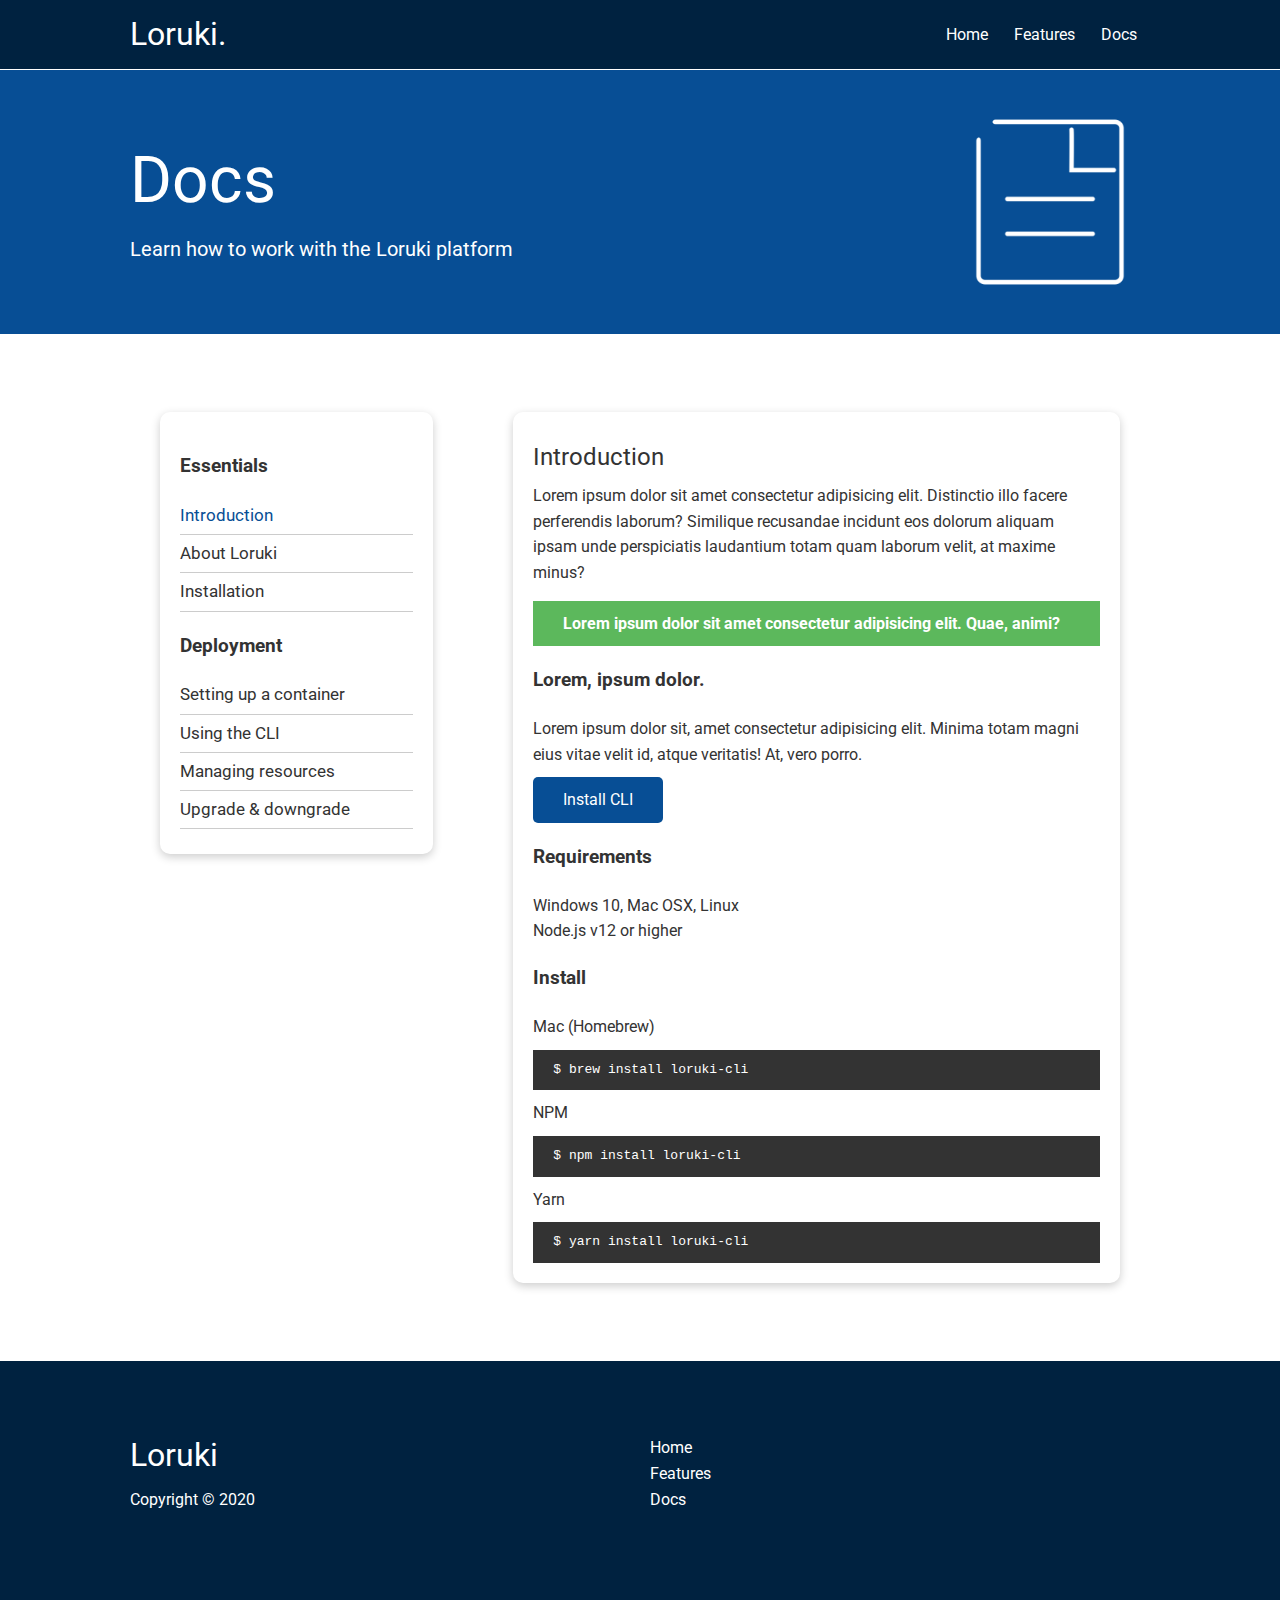
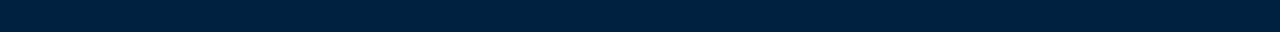
==== docs.html @ f20803d3 "Commit all" ====
<!DOCTYPE html>
<html lang="en">
<head>
    <meta charset="UTF-8">
    <meta name="viewport" content="width=device-width, initial-scale=1.0">
    <link rel="stylesheet" href="https://cdnjs.cloudflare.com/ajax/libs/font-awesome/5.15.1/css/all.min.css" integrity="sha512-+4zCK9k+qNFUR5X+cKL9EIR+ZOhtIloNl9GIKS57V1MyNsYpYcUrUeQc9vNfzsWfV28IaLL3i96P9sdNyeRssA==" crossorigin="anonymous" />
    <link rel="stylesheet" href="css/utilities.css">
    <link rel="stylesheet" href="css/style.css">
    <title>Loruki | Cloud Hosting For Everyone</title>
</head>
<body>
    <!-- Navbar -->
    <div class="navbar">
        <div class="container flex">
            <h1 class="logo">Loruki.</h1>
            <nav>
                <ul>
                    <li><a href="index.html">Home</a></li>
                    <li><a href="features.html">Features</a></li>
                    <li><a href="docs.html">Docs</a></li>
                </ul>
            </nav>
        </div>
    </div>

    <!-- Head -->
    <section class="docs-head bg-primary py-3">
        <div class="container grid">
            <div>
                <h1 class="xl">Docs</h1>
                <p class="lead">
                    Learn how to work with the Loruki platform
                </p>
            </div>
            <img src="images/docs.png" alt="">
        </div>
    </section>

    <!-- Docs main -->
    <section class="docs-main my-4">
        <div class="container grid">
            <div class="card bg-light p-3">
                <h3 class="my-2">Essentials</h3>
                <nav>
                    <ul>
                        <li><a class="text-primary" href="#">Introduction</a></li>
                        <li><a href="#">About Loruki</a></li>
                        <li><a href="#">Installation</a></li>
                    </ul>
                </nav>

                <h3 class="my-2">Deployment</h3>
                <nav>
                    <ul>
                        <li><a href="#">Setting up a container</a></li>
							<li><a href="#">Using the CLI</a></li>
							<li><a href="#">Managing resources</a></li>
							<li><a href="#">Upgrade & downgrade</a></li>
                    </ul>
                </nav>
            </div>
            <div class="card">
                <h2>Introduction</h2>
                <p>Lorem ipsum dolor sit amet consectetur adipisicing elit. Distinctio illo facere perferendis laborum? Similique recusandae incidunt eos dolorum aliquam ipsam unde perspiciatis laudantium totam quam laborum velit, at maxime minus?</p>

                <div class="alert alert-success">
                    <i class="fas fa-info"></i> Lorem ipsum dolor sit amet consectetur adipisicing elit. Quae, animi?
                </div>

                <h3>Lorem, ipsum dolor.</h3>
                <p>Lorem ipsum dolor sit, amet consectetur adipisicing elit. Minima totam magni eius vitae velit id, atque veritatis! At, vero porro.</p>
                <a href="#" class="btn btn-primary">Install CLI</a>

                <h3>Requirements</h3>
                <ul>
                    <li>Windows 10, Mac OSX, Linux</li>
                    <li>Node.js v12 or higher</li>
                </ul>

                <h3>Install</h3>
                <p>Mac (Homebrew)</p>
                <pre><code>$ brew install loruki-cli</code></pre>
                <p>NPM</p>
                <pre><code>$ npm install loruki-cli</code></pre>
                <p>Yarn</p>
                <pre><code>$ yarn install loruki-cli</code></pre>

            </div>
        </div>
    </section>
    
    <!-- Footer -->
    <footer class="footer bg-dark py-5">
        <div class="container grid grid-3">
            <div>
                <h1>Loruki
                </h1>
                <p>Copyright &copy; 2020</p>
            </div>
            <nav>
                <ul>
                    <li><a href="index.html">Home</a></li>
                    <li><a href="features.html">Features</a></li>
                    <li><a href="docs.html">Docs</a></li>
                </ul>
            </nav>
            <div class="social">
                <a href="#"><i class="fab fa-github fa-2x"></i></a>
                <a href="#"><i class="fab fa-facebook fa-2x"></i></a>
                <a href="#"><i class="fab fa-instagram fa-2x"></i></a>
                <a href="#"><i class="fab fa-twitter fa-2x"></i></a>
            </div>
        </div>
    </footer>
</body>
</html>
---- css/utilities.css ----
.container {
  max-width: 1100px;
  margin: 0 auto;
  overflow: auto;
  padding: 0 40px;
}

.card {
  background-color: #fff;
  color: #333;
  border-radius: 10px;
  box-shadow: 0 3px 10px rgba(0, 0, 0, 0.2);
  padding: 20px;
  margin: 10px;
}

.btn {
  display: inline-block;
  padding: 10px 30px;
  cursor: pointer;
  background: var(--primary-color);
  color: #fff;
  border: none;
  border-radius: 5px;
}

.btn-outline {
  background-color: transparent;
  border: 1px #fff solid;
}

.btn:hover {
  transform: scale(0.98);
}

/* Backgrounds & colored buttons */
.bg-primary,
.btn-primary {
  background-color: var(--primary-color);
  color: #fff;
}

.bg-secondary,
.btn-secondary {
  background-color: var(--secondary-color);
  color: #fff;
}

.bg-dark,
.btn-dark {
  background-color: var(--dark-color);
  color: #fff;
}

.bg-light,
.btn-light {
  background-color: var(--light-color);
  color: #333;
}

.bg-primary a,
.btn-primary a,
.bg-secondary a,
.btn-secondary a,
.bg-dark a,
.btn-dark a {
  color: #fff;
}

/* Text colors */
.text-primary {
  color: var(--primary-color);
}

.text-secondary {
  color: var(--secondary-color);
}

.text-dark {
  color: var(--dark-color);
}

.text-light {
  color: var(--light-color);
}

/* Text sizes */
.lead {
  font-size: 20px;
}

.sm {
  font-size: 1rem;
}

.md {
  font-size: 2rem;
}

.lg {
  font-size: 3rem;
}

.xl {
  font-size: 4rem;
}

.text-center {
  text-align: center;
}

/* Alert */
.alert {
  background-color: var(--light-color);
  padding: 10px 20px;
  font-weight: bold;
  margin: 15px 0;
}

.alert i {
  margin-right: 10px;
}

.alert-success {
  background-color: var(--success-color);
  color: #fff;
}

.alert-error {
  background-color: var(--error-color);
  color: #fff;
}

.flex {
  display: flex;
  justify-content: center;
  align-items: center;
  height: 100%;
}

.grid {
  display: grid;
  grid-template-columns: repeat(2, 1fr);
  gap: 20px;
  justify-content: center;
  align-items: center;
  height: 100%;
}

.grid-3 {
  grid-template-columns: repeat(3, 1fr);
}

/* Margin */
.my-1 {
  margin: 1rem 0;
}

.my-2 {
  margin: 1.5rem 0;
}

.my-3 {
  margin: 2rem 0;
}

.my-4 {
  margin: 3rem 0;
}

.my-5 {
  margin: 4rem 0;
}

.m-1 {
  margin: 1rem;
}

.m-2 {
  margin: 1.5rem;
}

.m-3 {
  margin: 2rem;
}

.m-4 {
  margin: 3rem;
}

.m-5 {
  margin: 4rem;
}

/* Padding */
.py-1 {
  padding: 1rem 0;
}

.py-2 {
  padding: 1.5rem 0;
}

.py-3 {
  padding: 2rem 0;
}

.py-4 {
  padding: 3rem 0;
}

.py-5 {
  padding: 4rem 0;
}

.p-1 {
  padding: 1rem;
}

.p-2 {
  padding: 1.5rem;
}

.p-3 {
  padding: 2rem;
}

.p-4 {
  padding: 3rem;
}

.p-5 {
  padding: 4rem;
}
---- css/style.css ----
@import url('https://fonts.googleapis.com/css2?family=Lato:ital@0;1&family=Roboto:ital,wght@1,300&display=swap');

:root {
  --primary-color: #074e95;
  --secondary-color: #4a63b0;
  --dark-color: #002240;
  --light-color: #f4f4f4;
  --success-color: #5cb85c;
  --error-color: #d9534f;
}

* {
  box-sizing: border-box;
  padding: 0;
  margin: 0;
}

body {
  font-family: 'Roboto', 'Lato', sans-serif;
  color: #333;
  line-height: 1.6;
}

ul {
  list-style-type: none;
}

a {
  text-decoration: none;
  color: #333;
}

h1,h2 {
  font-weight: 400;
  line-height: 1.3;
  margin: 10px 0;
}

p {
  margin: 10px 0;
}

img {
  width: 100%;
}

code,pre {
  background: #333;
  color: #fff;
  padding: 10px;
}

/* Utilities */

.container {
  max-width: 1100px;
  margin: 0 auto;
  overflow: auto;
  padding: 0 40px;
}

.flex {
  display: flex;
  justify-content: center;
  align-items: center;
  height: 100%;
}

.grid {
  display: grid;
  grid-template-columns: repeat(2, 1fr);
  grid-gap: 20px;
  justify-content: center;
  align-items: center;
  height: 100%;
}

.card{
  background-color: #fff;
  color: #333;
  border-radius: 10px;
  box-shadow: 0 3px 10px rgba(0,0,0,0.2);
  padding: 20px;
  margin: 30px;
}

.hidden {
  visibility: hidden;
  height: 0;
}

/* Navbar */
.navbar {
  background-color: var(--dark-color);
  color: #fff;
  height: 70px;
  border-bottom: 1px solid #fff;
  transition: all 0.5s ease-in;
}


.navbar ul {
  width: 100%;
  display: flex;
}

.navbar a {
  color: #fff;
  padding: 8px;
  margin: 0 5px;
  border-bottom: 2px transparent solid;
  transition: all 0.5s ease-in;
}

.navbar a:hover {
  border-bottom: 2px #fff solid;
}

.navbar .flex {
  justify-content: space-between;
}

/* Showcase */
.showcase {
  height: 400px;
  background-color: var(--primary-color);
  color: #fff;
  position: relative;
}

.showcase h1 {
  font-size: 40px;
}

.showcase p {
  margin: 20px 0;
}

.showcase .grid {
  overflow: visible;
  grid-template-columns: 55% auto;
  gap: 30px;
}

.showcase-text {
  animation: slideInFromLeft 1s ease-in;
}

.showcase-form {
  position: relative;
  top: 60px;
  height: 350px;
  width: 400px;
  padding: 40px;
  z-index: 100;
  justify-self: flex-end;
  animation: slideInFromRight 1s ease-in;
}

.showcase-form .form-control {
  margin: 30px 0;
}

.showcase-form input[type='text'],
.showcase-form input[type='email'] {
  border: 0;
  border-bottom: 1px solid #b4becb;
  width: 100%;
  padding: 3px;
  font-size: 16px;
}

.showcase-form input:focus {
  outline: none;
}

.showcase::before,
.showcase::after {
  content: '';
  position: absolute;
  height: 100px;
  bottom: -70px;
  right: 0;
  left: 0;
  background: #fff;
  transform: skewY(-3deg);
  -webkit-transform: skewY(-3deg);
  -moz-transform: skewY(-3deg);
  -ms-transform: skewY(-3deg);
}

/* Stats */
.stats {
  padding-top: 100px;
  animation: slideInFromBottom 1s ease-in;
}

.stats-heading {
  max-width: 500px;
  margin: auto;
}

.stats .grid h3 {
  font-size: 35px;
}

.stats .grid p {
  font-size: 20px;
  font-weight: bold;
}

/* Cli */
.cli .grid {
  grid-template-columns: repeat(3, 1fr);
  grid-template-rows: repeat(2, 1fr);
}

.cli .grid > *:first-child {
  grid-column: 1 / span 2;
  grid-row: 1 / span 2;
}

/* Cloud */
.cloud .grid {
  grid-template-columns: 4fr 3fr;
}

/* Languages */

.languages .flex {
  flex-wrap: wrap;
}

.languages .card {
  text-align: center;
  margin: 18px 10px 40px;
  transition: transform 0.2s ease-in;
}

.languages .card h4 {
  font-size: 20px;
  margin-bottom: 10px;
}

.languages .card:hover {
  transform: translateY(-15px);
}

/* Features */
.features-head img,
.docs-head img {
  width: 200px;
  justify-self: flex-end;
}

.features-sub-head img {
  width: 300px;
  justify-self: flex-end;
}

.features-main .card > i {
  margin-right: 20px;
}

.features-main .grid {
  padding: 30px;
}

.features-main .grid > *:first-child {
  grid-column: 1 / span 3;
}

.features-main .grid > *:nth-child(2) {
  grid-column: 1 / span 2;
}

/* Docs */
.docs-main h3 {
  margin: 20px 0;
}

.docs-main .grid {
  grid-template-columns: 1fr 2fr;
  align-items: flex-start;
}

.docs-main nav li {
  font-size: 17px;
  padding-bottom: 5px;
  margin-bottom: 5px;
  border-bottom: 1px #ccc solid;
}

.docs-main a:hover {
  font-weight: bold;
}

/* Footer */
.footer .social a {
  margin: 0 10px;
}

.fa-github:hover {
  color: #000000;
}

.fa-facebook:hover {
  color: #1773EA;
}

.fa-instagram:hover {
  color: #B32E87;
}

.fa-twitter:hover {
  color: #1C9CEA;
}

/* Animations */
@keyframes slideInFromLeft {
  0% {
    transform: translateX(-100%);
  }

  100% {
    transform: translateX(0);
  }
}

@keyframes slideInFromRight {
  0% {
    transform: translateX(100%);
  }

  100% {
    transform: translateX(0);
  }
}

@keyframes slideInFromTop {
  0% {
    transform: translateY(-100%);
  }

  100% {
    transform: translateX(0);
  }
}

@keyframes slideInFromBottom {
  0% {
    transform: translateY(100%);
  }

  100% {
    transform: translateX(0);
  }
}

/* Tablets and under */
@media (max-width: 1000px) {
  .grid,
  .showcase .grid,
  .stats .grid,
  .cli .grid,
  .cloud .grid,
  .features-main .grid,
  .docs-main .grid {
    grid-template-columns: 1fr;
    grid-template-rows: 1fr;
  }

  .showcase {
    height: auto;
  }

  .showcase-text {
    text-align: center;
    margin-top: 40px;
    animation: slideInFromTop 1s ease-in;
  }

  .showcase-form {
    justify-self: center;
    margin: auto;
    animation: slideInFromBottom 1s ease-in;
  }

  .cli .grid > *:first-child {
    grid-column: 1;
    grid-row: 1;
  }

  .features-head,
  .features-sub-head,
  .docs-head {
    text-align: center;
  }

  .features-head img,
  .features-sub-head img,
  .docs-head img {
    justify-self: center;
  }

  .features-main .grid > *:first-child,
  .features-main .grid > *:nth-child(2) {
    grid-column: 1;
  }
}

/* Mobile */
@media (max-width: 550px) {
  .navbar {
    height: 130px;
  }

  .navbar .flex {
    flex-direction: column;
  }

  .navbar ul {
    padding: 15px;
    background-color: rgba(0, 0, 0, 0.249);
  }
  
  .showcase-form {
    width: 300px;
  }
}
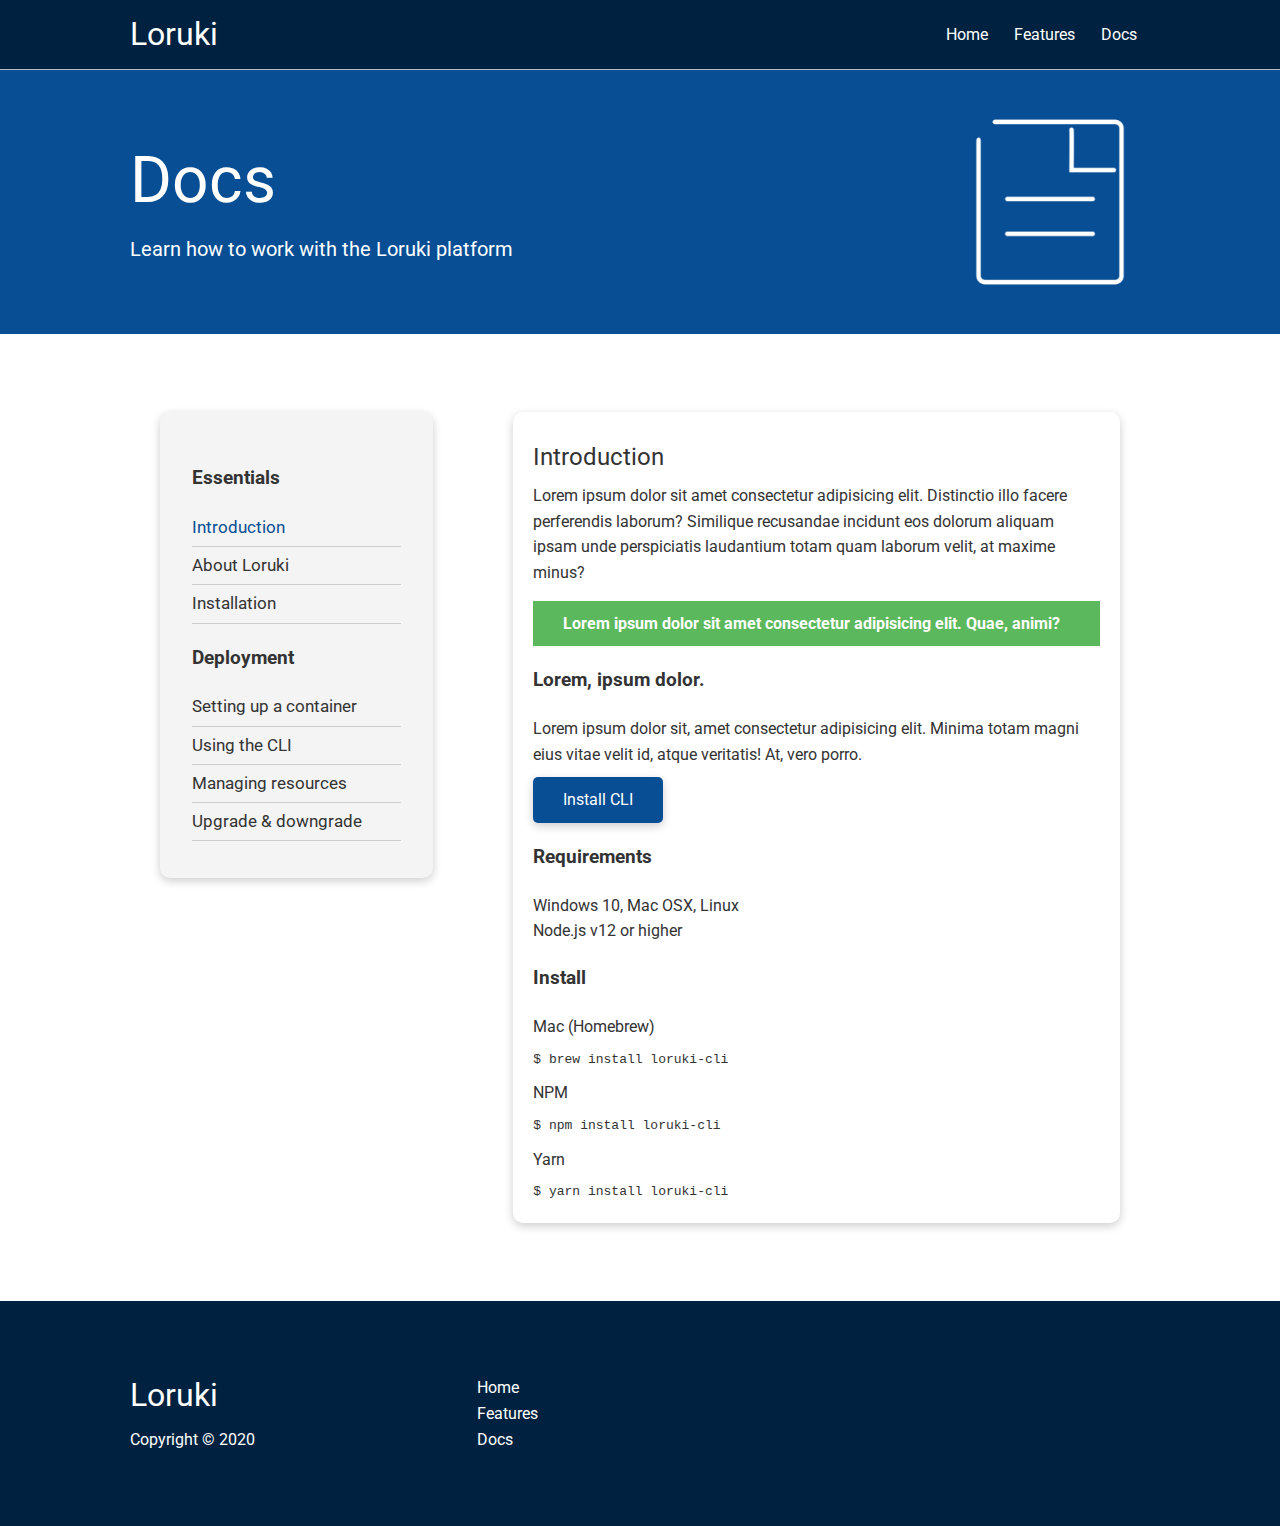
==== commit 4a575738: "commit all" ====
--- a/docs.html
+++ b/docs.html
@@ -12,7 +12,7 @@
     <!-- Navbar -->
     <div class="navbar">
         <div class="container flex">
-            <h1 class="logo">Loruki.</h1>
+            <h1 class="logo">Loruki</h1>
             <nav>
                 <ul>
                     <li><a href="index.html">Home</a></li>
--- a/css/utilities.css
+++ b/css/utilities.css
@@ -1,8 +1,26 @@
+/* Utilities */
+
 .container {
   max-width: 1100px;
   margin: 0 auto;
   overflow: auto;
   padding: 0 40px;
+}
+
+.flex {
+  display: flex;
+  justify-content: center;
+  align-items: center;
+  height: 100%;
+}
+
+.grid {
+  display: grid;
+  grid-template-columns: repeat(2, 1fr);
+  grid-gap: 20px;
+  justify-content: center;
+  align-items: center;
+  height: 100%;
 }
 
 .card {
@@ -11,7 +29,7 @@
   border-radius: 10px;
   box-shadow: 0 3px 10px rgba(0, 0, 0, 0.2);
   padding: 20px;
-  margin: 10px;
+  margin: 30px;
 }
 
 .btn {
@@ -22,15 +40,17 @@
   color: #fff;
   border: none;
   border-radius: 5px;
+  box-shadow: 0 3px 10px rgba(0, 0, 0, 0.2);
+  transition: all 0.2s ease-in;
 }
 
 .btn-outline {
   background-color: transparent;
-  border: 1px #fff solid;
+  border: 1px #b4becb solid;
 }
 
 .btn:hover {
-  transform: scale(0.98);
+  transform: scale(1.05);
 }
 
 /* Backgrounds & colored buttons */
@@ -138,14 +158,6 @@
   height: 100%;
 }
 
-.grid {
-  display: grid;
-  grid-template-columns: repeat(2, 1fr);
-  gap: 20px;
-  justify-content: center;
-  align-items: center;
-  height: 100%;
-}
 
 .grid-3 {
   grid-template-columns: repeat(3, 1fr);
--- a/css/style.css
+++ b/css/style.css
@@ -44,57 +44,13 @@
   width: 100%;
 }
 
-code,pre {
-  background: #333;
-  color: #fff;
-  padding: 10px;
-}
-
-/* Utilities */
-
-.container {
-  max-width: 1100px;
-  margin: 0 auto;
-  overflow: auto;
-  padding: 0 40px;
-}
-
-.flex {
-  display: flex;
-  justify-content: center;
-  align-items: center;
-  height: 100%;
-}
-
-.grid {
-  display: grid;
-  grid-template-columns: repeat(2, 1fr);
-  grid-gap: 20px;
-  justify-content: center;
-  align-items: center;
-  height: 100%;
-}
-
-.card{
-  background-color: #fff;
-  color: #333;
-  border-radius: 10px;
-  box-shadow: 0 3px 10px rgba(0,0,0,0.2);
-  padding: 20px;
-  margin: 30px;
-}
-
-.hidden {
-  visibility: hidden;
-  height: 0;
-}
 
 /* Navbar */
 .navbar {
   background-color: var(--dark-color);
   color: #fff;
   height: 70px;
-  border-bottom: 1px solid #fff;
+  border-bottom: 1px solid #b4becb;
   transition: all 0.5s ease-in;
 }
 
@@ -142,19 +98,14 @@
   gap: 30px;
 }
 
-.showcase-text {
-  animation: slideInFromLeft 1s ease-in;
-}
-
 .showcase-form {
   position: relative;
   top: 60px;
   height: 350px;
-  width: 400px;
+  width: 100%;
   padding: 40px;
   z-index: 100;
   justify-self: flex-end;
-  animation: slideInFromRight 1s ease-in;
 }
 
 .showcase-form .form-control {
@@ -183,16 +134,12 @@
   right: 0;
   left: 0;
   background: #fff;
-  transform: skewY(-3deg);
-  -webkit-transform: skewY(-3deg);
-  -moz-transform: skewY(-3deg);
-  -ms-transform: skewY(-3deg);
+  transform: skewY(-5deg);
 }
 
 /* Stats */
 .stats {
   padding-top: 100px;
-  animation: slideInFromBottom 1s ease-in;
 }
 
 .stats-heading {
@@ -314,47 +261,6 @@
 
 .fa-twitter:hover {
   color: #1C9CEA;
-}
-
-/* Animations */
-@keyframes slideInFromLeft {
-  0% {
-    transform: translateX(-100%);
-  }
-
-  100% {
-    transform: translateX(0);
-  }
-}
-
-@keyframes slideInFromRight {
-  0% {
-    transform: translateX(100%);
-  }
-
-  100% {
-    transform: translateX(0);
-  }
-}
-
-@keyframes slideInFromTop {
-  0% {
-    transform: translateY(-100%);
-  }
-
-  100% {
-    transform: translateX(0);
-  }
-}
-
-@keyframes slideInFromBottom {
-  0% {
-    transform: translateY(100%);
-  }
-
-  100% {
-    transform: translateX(0);
-  }
 }
 
 /* Tablets and under */
@@ -424,7 +330,4 @@
     background-color: rgba(0, 0, 0, 0.249);
   }
   
-  .showcase-form {
-    width: 300px;
-  }
-}
+}
